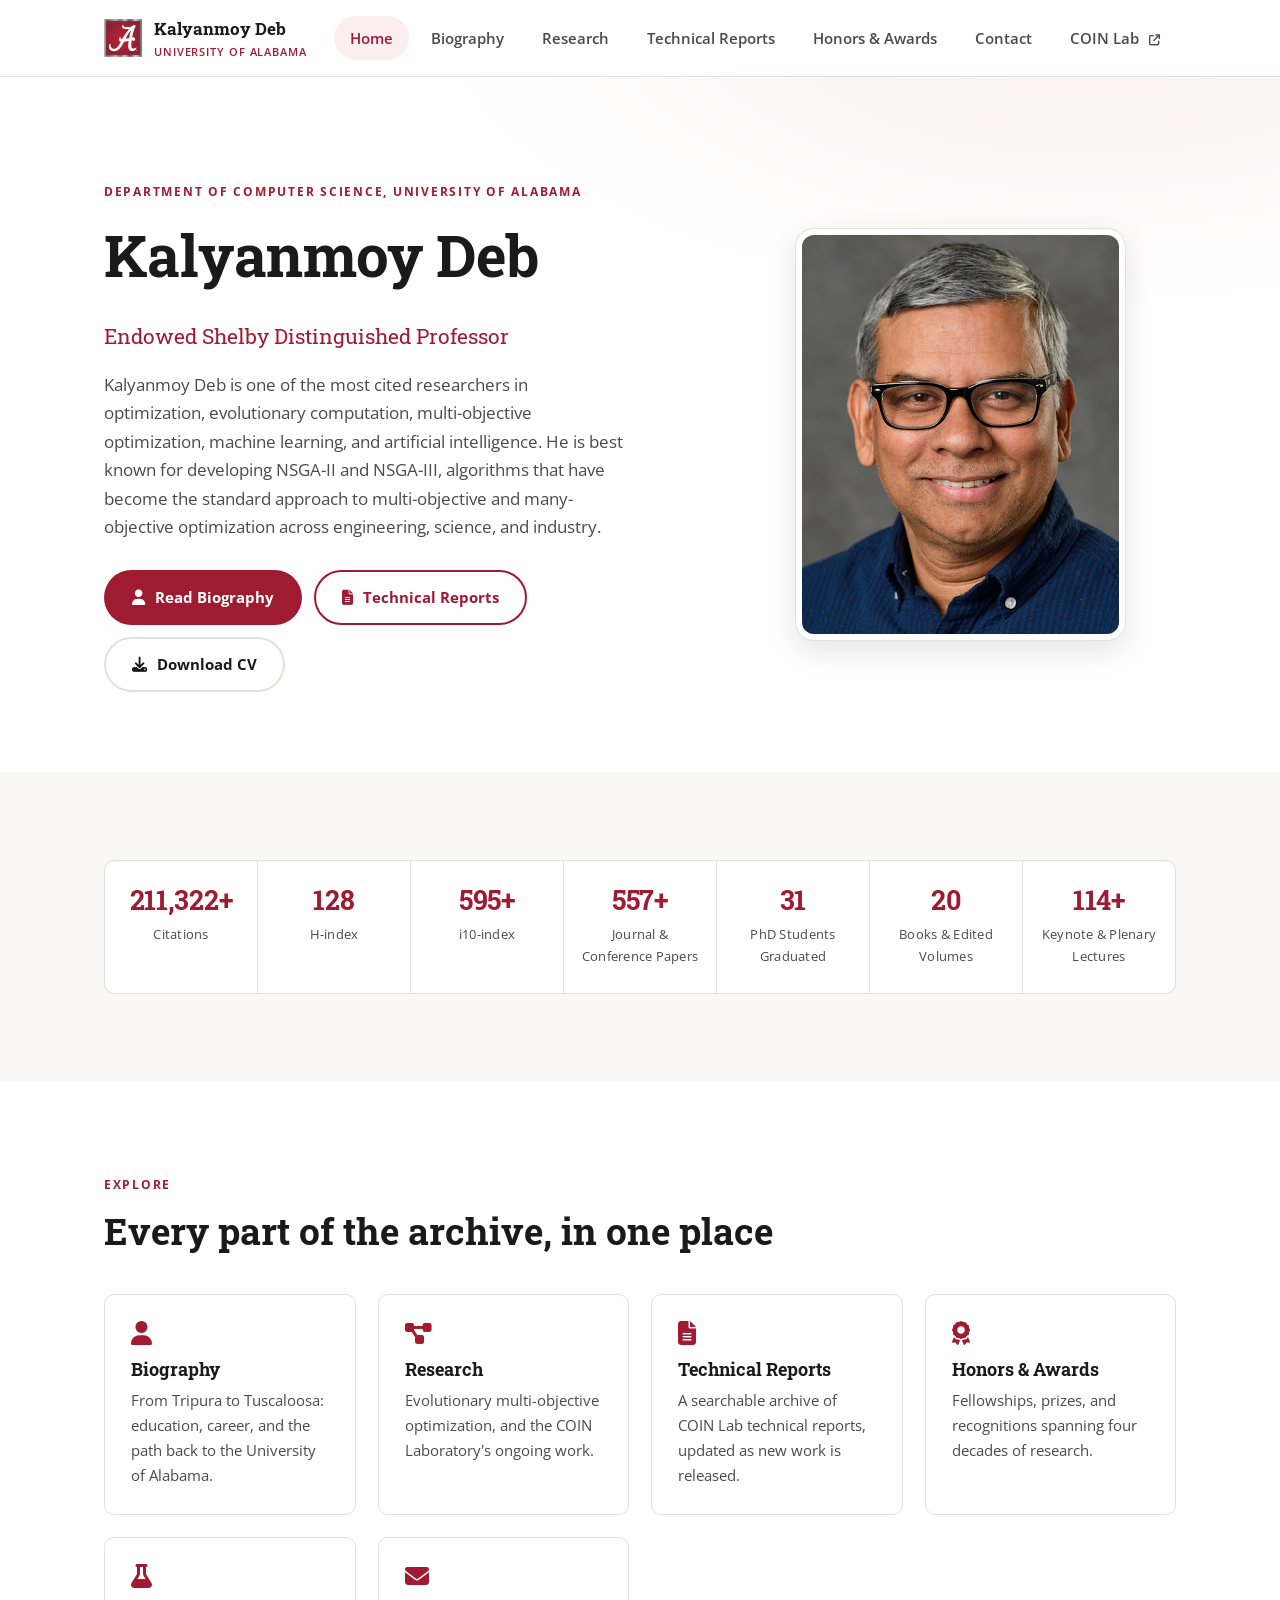
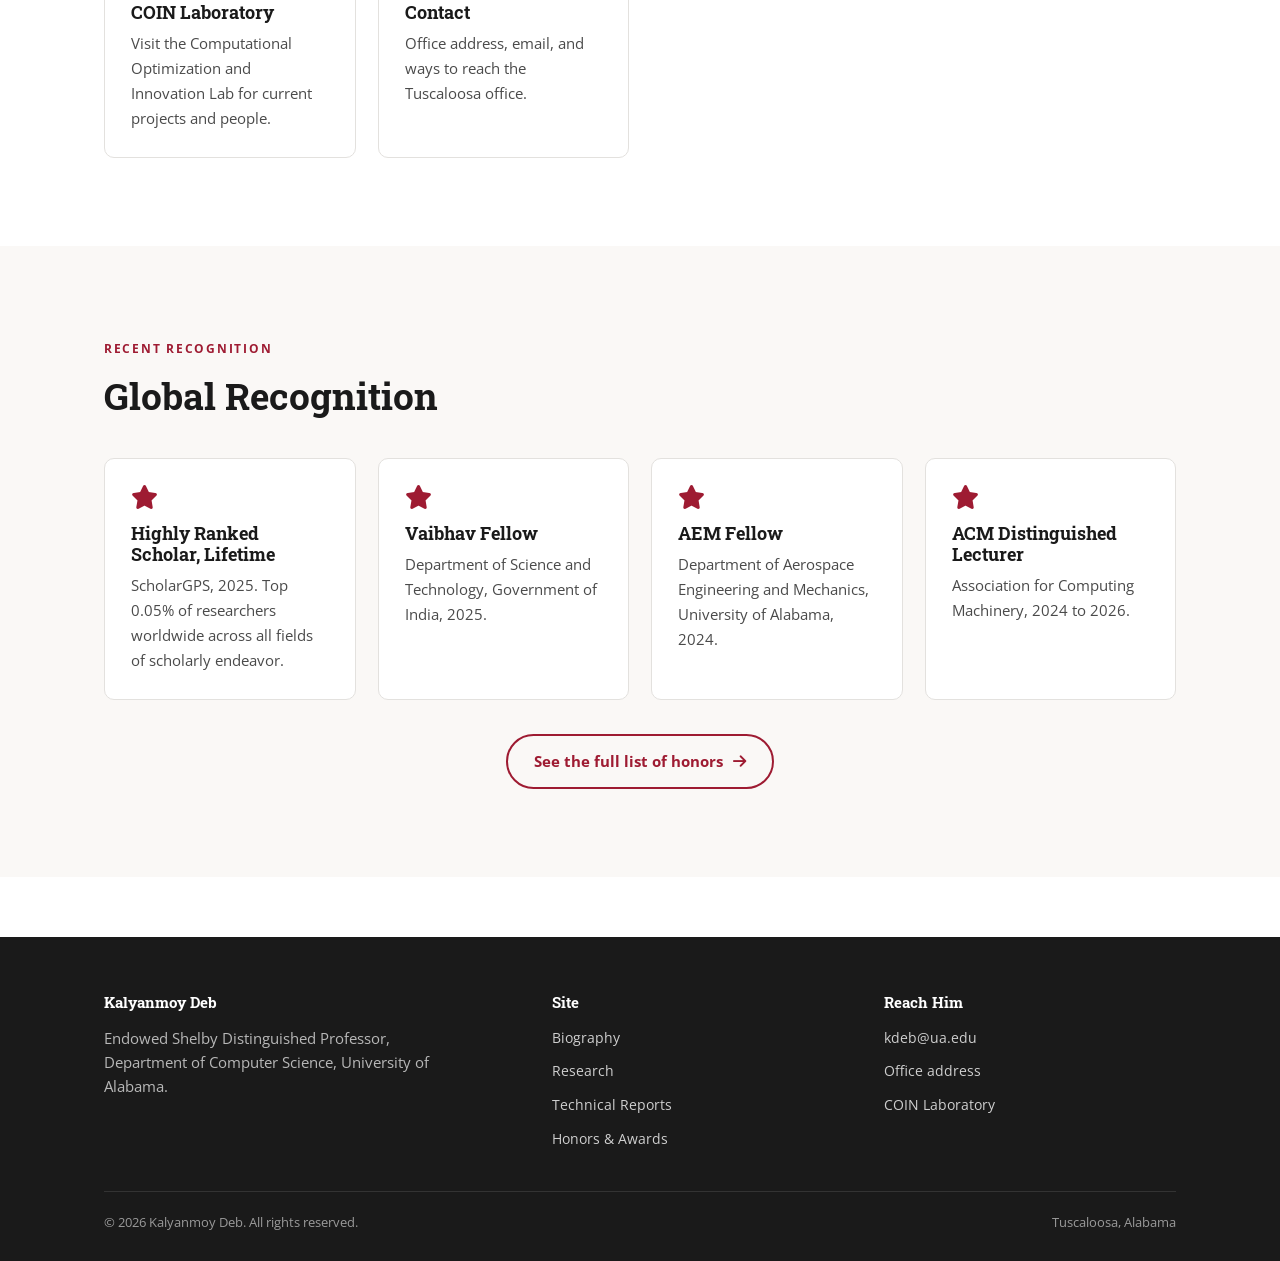
==== index.html @ 7725898a "Initial commit: Kalyanmoy Deb academic website with proprietary license" ====
<!doctype html>
<html lang="en">
<head>
<meta charset="utf-8" />
<meta name="viewport" content="width=device-width, initial-scale=1" />
<title>Kalyanmoy Deb | University of Alabama</title>
<meta name="description" content="Kalyanmoy Deb, Endowed Shelby Distinguished Professor, Department of Computer Science, University of Alabama. Pioneer of NSGA-II and NSGA-III in evolutionary multi-objective optimization." />
<link rel="preconnect" href="https://fonts.googleapis.com" />
<link rel="preconnect" href="https://fonts.gstatic.com" crossorigin />
<link href="https://fonts.googleapis.com/css2?family=Open+Sans:wght@400;600;700;800&family=Roboto+Slab:wght@400;500;700&display=swap" rel="stylesheet" />
<link rel="stylesheet" href="https://cdnjs.cloudflare.com/ajax/libs/font-awesome/6.5.2/css/all.min.css" />
<link rel="stylesheet" href="css/style.css" />
</head>
<body>

<header class="topbar">
  <div class="container">
    <a class="brand" href="index.html">
      <img src="assests/UA/A_Square_Logo_4c-1024x1024.png" alt="University of Alabama" />
      <span class="brand-text">Kalyanmoy Deb<span>University of Alabama</span></span>
    </a>
    <nav>
      <ul class="nav-links">
        <li><a href="index.html" data-page="index.html">Home</a></li>
        <li><a href="biography.html" data-page="biography.html">Biography</a></li>
        <li><a href="research.html" data-page="research.html">Research</a></li>
        <li><a href="reports.html" data-page="reports.html">Technical Reports</a></li>
        <li><a href="honors.html" data-page="honors.html">Honors &amp; Awards</a></li>
        <li><a href="contact.html" data-page="contact.html">Contact</a></li>
        <li><a class="nav-external" href="https://www.coin-lab.org" target="_blank" rel="noopener">COIN Lab <i class="fa-solid fa-arrow-up-right-from-square"></i></a></li>
      </ul>
    </nav>
    <button class="nav-toggle" aria-label="Toggle menu"><i class="fa-solid fa-bars"></i></button>
  </div>
</header>

<section class="hero">
  <div class="container">
    <div class="hero-copy">
      <div class="hero-kicker">
        <span class="kicker">Department of Computer Science, University of Alabama</span>
      </div>
      <h1>Kalyanmoy Deb</h1>
      <p class="role">Endowed Shelby Distinguished Professor</p>
      <p class="lede">
        Kalyanmoy Deb is one of the most cited researchers in optimization, evolutionary
        computation, multi-objective optimization, machine learning, and artificial
        intelligence. He is best known for developing NSGA-II and NSGA-III, algorithms that have become
        the standard approach to multi-objective and many-objective optimization across
        engineering, science, and industry.
      </p>
      <div class="hero-actions">
        <a class="btn btn-primary" href="biography.html"><i class="fa-solid fa-user"></i> Read Biography</a>
        <a class="btn btn-outline" href="reports.html"><i class="fa-solid fa-file-lines"></i> Technical Reports</a>
        <a class="btn btn-ghost" href="assests/kdeb-cv.pdf" target="_blank" rel="noopener"><i class="fa-solid fa-download"></i> Download CV</a>
      </div>
    </div>
    <div class="hero-portrait">
      <div class="frame">
        <img src="assests/portrait/portrait.png" alt="Portrait of Kalyanmoy Deb" />
      </div>
    </div>
  </div>
</section>

<section class="section section-alt">
  <div class="container reveal">
    <div class="stats-grid">
      <div class="stat">
        <div class="num" data-count-to="248391" data-suffix="+">0</div>
        <div class="label">Citations</div>
      </div>
      <div class="stat">
        <div class="num" data-count-to="151">0</div>
        <div class="label">H-index</div>
      </div>
      <div class="stat">
        <div class="num" data-count-to="700" data-suffix="+">0</div>
        <div class="label">i10-index</div>
      </div>
      <div class="stat">
        <div class="num" data-count-to="655" data-suffix="+">0</div>
        <div class="label">Journal &amp; Conference Papers</div>
      </div>
      <div class="stat">
        <div class="num" data-count-to="36">0</div>
        <div class="label">PhD Students Graduated</div>
      </div>
      <div class="stat">
        <div class="num" data-count-to="23">0</div>
        <div class="label">Books &amp; Edited Volumes</div>
      </div>
      <div class="stat">
        <div class="num" data-count-to="134" data-suffix="+">0</div>
        <div class="label">Keynote &amp; Plenary Lectures</div>
      </div>
    </div>
  </div>
</section>

<section class="section">
  <div class="container">
    <div class="section-header reveal">
      <span class="kicker">Explore</span>
      <h2>Every part of the archive, in one place</h2>
    </div>
    <div class="card-grid">
      <a class="card reveal" href="biography.html">
        <i class="fa-solid fa-user card-icon"></i>
        <h3>Biography</h3>
        <p>From Tripura to Tuscaloosa: education, career, and the path back to the University of Alabama.</p>
      </a>
      <a class="card reveal" href="research.html">
        <i class="fa-solid fa-diagram-project card-icon"></i>
        <h3>Research</h3>
        <p>Evolutionary multi-objective optimization, and the COIN Laboratory's ongoing work.</p>
      </a>
      <a class="card reveal" href="reports.html">
        <i class="fa-solid fa-file-lines card-icon"></i>
        <h3>Technical Reports</h3>
        <p>A searchable archive of COIN Lab technical reports, updated as new work is released.</p>
      </a>
      <a class="card reveal" href="honors.html">
        <i class="fa-solid fa-award card-icon"></i>
        <h3>Honors &amp; Awards</h3>
        <p>Fellowships, prizes, and recognitions spanning four decades of research.</p>
      </a>
      <a class="card reveal" href="https://www.coin-lab.org" target="_blank" rel="noopener">
        <i class="fa-solid fa-flask card-icon"></i>
        <h3>COIN Laboratory</h3>
        <p>Visit the Computational Optimization and Innovation Lab for current projects and people.</p>
      </a>
      <a class="card reveal" href="contact.html">
        <i class="fa-solid fa-envelope card-icon"></i>
        <h3>Contact</h3>
        <p>Office address, email, and ways to reach the Tuscaloosa office.</p>
      </a>
    </div>
  </div>
</section>

<section class="section section-alt">
  <div class="container">
    <div class="section-header reveal">
      <span class="kicker">Recent Recognition</span>
      <h2>Global Recognition</h2>
    </div>
    <div class="card-grid">
      <div class="card reveal">
        <i class="fa-solid fa-star card-icon"></i>
        <h3>Highly Ranked Scholar, Lifetime</h3>
        <p>ScholarGPS, 2025. Top 0.05% of researchers worldwide across all fields of scholarly endeavor.</p>
      </div>
      <div class="card reveal">
        <i class="fa-solid fa-star card-icon"></i>
        <h3>Vaibhav Fellow</h3>
        <p>Department of Science and Technology, Government of India, 2025.</p>
      </div>
      <div class="card reveal">
        <i class="fa-solid fa-star card-icon"></i>
        <h3>AEM Fellow</h3>
        <p>Department of Aerospace Engineering and Mechanics, University of Alabama, 2024.</p>
      </div>
      <div class="card reveal">
        <i class="fa-solid fa-star card-icon"></i>
        <h3>ACM Distinguished Lecturer</h3>
        <p>Association for Computing Machinery, 2024 to 2026.</p>
      </div>
    </div>
    <div class="text-center" style="margin-top:34px;">
      <a class="btn btn-outline" href="honors.html">See the full list of honors <i class="fa-solid fa-arrow-right"></i></a>
    </div>
  </div>
</section>

<footer>
  <div class="container">
    <div class="footer-grid">
      <div>
        <h4>Kalyanmoy Deb</h4>
        <p style="color:#b8b8b8; max-width:38ch; font-size:0.92rem;">
          Endowed Shelby Distinguished Professor, Department of Computer Science,
          University of Alabama.
        </p>
      </div>
      <div>
        <h4>Site</h4>
        <ul class="foot-links">
          <li><a href="biography.html">Biography</a></li>
          <li><a href="research.html">Research</a></li>
          <li><a href="reports.html">Technical Reports</a></li>
          <li><a href="honors.html">Honors &amp; Awards</a></li>
        </ul>
      </div>
      <div>
        <h4>Reach Him</h4>
        <ul class="foot-links">
          <li><a href="mailto:kdeb@ua.edu">kdeb@ua.edu</a></li>
          <li><a href="contact.html">Office address</a></li>
          <li><a href="https://www.coin-lab.org" target="_blank" rel="noopener">COIN Laboratory</a></li>
        </ul>
      </div>
    </div>
    <div class="foot-note">
      <span>&copy; <span id="footer-year">2026</span> Kalyanmoy Deb. All rights reserved.</span>
      <span>Tuscaloosa, Alabama</span>
    </div>
  </div>
</footer>

<script src="js/main.js"></script>
</body>
</html>
---- css/style.css ----
/* ==========================================================================
   Kalyanmoy Deb — University of Alabama
   Design system: Open Sans (body/UI) + Roboto Slab (headings/display)
   Theme: light, University of Alabama crimson and white
   ========================================================================== */

:root {
  --crimson: #9e1b32;
  --crimson-dark: #7a1526;
  --crimson-light: #c8324a;
  --crimson-wash: #fbeef0;
  --ink: #1a1a1a;
  --ink-soft: #4a4a4a;
  --gray-line: #e3e1de;
  --paper: #ffffff;
  --paper-soft: #faf8f6;
  --gold: #b98a2f;

  --font-body: "Open Sans", -apple-system, "Segoe UI", sans-serif;
  --font-display: "Roboto Slab", Georgia, serif;
  --font-code: "Courier New", Courier, monospace;

  --max-width: 1120px;
  --radius: 10px;
  --shadow-sm: 0 1px 3px rgba(26, 26, 26, 0.08);
  --shadow-md: 0 10px 30px rgba(26, 26, 26, 0.12);
  --transition: 220ms cubic-bezier(0.2, 0.7, 0.3, 1);
}

* {
  box-sizing: border-box;
}

html {
  scroll-behavior: smooth;
}

body {
  margin: 0;
  font-family: var(--font-body);
  color: var(--ink);
  background: var(--paper);
  line-height: 1.65;
  -webkit-font-smoothing: antialiased;
}

img {
  max-width: 100%;
  display: block;
}

a {
  color: var(--crimson);
  text-decoration: none;
}

a:hover {
  color: var(--crimson-dark);
}

h1, h2, h3, h4 {
  font-family: var(--font-display);
  font-weight: 700;
  color: var(--ink);
  line-height: 1.2;
  margin: 0 0 0.5em;
}

p {
  margin: 0 0 1em;
}

.container {
  max-width: var(--max-width);
  margin: 0 auto;
  padding: 0 24px;
}

.kicker {
  font-family: var(--font-body);
  font-weight: 700;
  font-size: 0.78rem;
  letter-spacing: 0.14em;
  text-transform: uppercase;
  color: var(--crimson);
}

.section {
  padding: 88px 0;
}

.section-tight {
  padding: 56px 0;
}

.section-alt {
  background: var(--paper-soft);
}

.section-header {
  max-width: 720px;
  margin: 0 0 40px;
}

.section-header h2 {
  font-size: clamp(1.7rem, 3vw, 2.3rem);
  margin-top: 0.35em;
}

/* ---------- Buttons ---------- */

.btn {
  display: inline-flex;
  align-items: center;
  gap: 10px;
  padding: 13px 26px;
  border-radius: 999px;
  font-weight: 700;
  font-size: 0.95rem;
  border: 2px solid transparent;
  cursor: pointer;
  transition: transform var(--transition), box-shadow var(--transition), background var(--transition), color var(--transition);
}

.btn-primary {
  background: var(--crimson);
  color: #fff;
}

.btn-primary:hover {
  background: var(--crimson-dark);
  color: #fff;
  transform: translateY(-2px);
  box-shadow: var(--shadow-md);
}

.btn-outline {
  background: transparent;
  border-color: var(--crimson);
  color: var(--crimson);
}

.btn-outline:hover {
  background: var(--crimson);
  color: #fff;
  transform: translateY(-2px);
}

.btn-ghost {
  background: transparent;
  color: var(--ink);
  border-color: var(--gray-line);
}

.btn-ghost:hover {
  border-color: var(--crimson);
  color: var(--crimson);
}

/* ---------- Top bar / nav ---------- */

.topbar {
  position: sticky;
  top: 0;
  z-index: 100;
  background: rgba(255, 255, 255, 0.92);
  backdrop-filter: blur(10px);
  border-bottom: 1px solid var(--gray-line);
}

.topbar .container {
  display: flex;
  align-items: center;
  justify-content: space-between;
  height: 76px;
}

.brand {
  display: flex;
  align-items: center;
  gap: 12px;
}

.brand img {
  height: 38px;
  width: auto;
}

.brand-text {
  font-family: var(--font-display);
  font-weight: 700;
  font-size: 1.05rem;
  color: var(--ink);
}

.brand-text span {
  display: block;
  font-family: var(--font-body);
  font-weight: 600;
  font-size: 0.7rem;
  letter-spacing: 0.08em;
  text-transform: uppercase;
  color: var(--crimson);
}

.nav-links {
  display: flex;
  align-items: center;
  gap: 6px;
  list-style: none;
  margin: 0;
  padding: 0;
}

.nav-links a {
  display: inline-block;
  padding: 10px 16px;
  border-radius: 999px;
  font-weight: 600;
  font-size: 0.92rem;
  color: var(--ink-soft);
  transition: background var(--transition), color var(--transition);
}

.nav-links a:hover,
.nav-links a.active {
  background: var(--crimson-wash);
  color: var(--crimson);
}

.nav-links a.nav-external i {
  margin-left: 6px;
  font-size: 0.75em;
}

.nav-toggle {
  display: none;
  background: none;
  border: none;
  font-size: 1.4rem;
  color: var(--ink);
  cursor: pointer;
}

@media (max-width: 900px) {
  .nav-toggle {
    display: block;
  }

  .nav-links {
    position: absolute;
    top: 76px;
    left: 0;
    right: 0;
    background: var(--paper);
    border-bottom: 1px solid var(--gray-line);
    flex-direction: column;
    align-items: stretch;
    padding: 10px 24px 20px;
    gap: 2px;
    display: none;
    box-shadow: var(--shadow-md);
  }

  .nav-links.open {
    display: flex;
  }

  .nav-links a {
    padding: 12px 14px;
  }
}

/* ---------- Hero ---------- */

.hero {
  position: relative;
  overflow: hidden;
  padding: 100px 0 80px;
  background:
    radial-gradient(1100px 500px at 85% -10%, var(--crimson-wash) 0%, rgba(251, 238, 240, 0) 60%),
    var(--paper);
}

.hero .container {
  display: grid;
  grid-template-columns: 1.15fr 0.85fr;
  gap: 56px;
  align-items: center;
}

.hero-kicker {
  display: inline-flex;
  align-items: center;
  gap: 8px;
  margin-bottom: 18px;
}

.hero h1 {
  font-size: clamp(2.4rem, 5vw, 3.6rem);
  letter-spacing: -0.01em;
}

.hero .role {
  font-family: var(--font-display);
  font-size: clamp(1.05rem, 2vw, 1.3rem);
  color: var(--crimson);
  margin-bottom: 18px;
}

.hero .lede {
  font-size: 1.08rem;
  color: var(--ink-soft);
  max-width: 52ch;
}

.hero-actions {
  display: flex;
  flex-wrap: wrap;
  gap: 12px;
  margin-top: 28px;
}

.hero-portrait {
  position: relative;
  justify-self: center;
}

.hero-portrait .frame {
  width: min(360px, 100%);
  aspect-ratio: 4 / 5;
  border-radius: 18px;
  overflow: hidden;
  box-shadow: var(--shadow-md);
  border: 6px solid #fff;
  outline: 1px solid var(--gray-line);
}

.hero-portrait .frame img {
  width: 100%;
  height: 100%;
  object-fit: cover;
}

@media (max-width: 860px) {
  .hero .container {
    grid-template-columns: 1fr;
  }

  .hero-portrait {
    order: -1;
  }
}

/* ---------- Stats ---------- */

.stats-grid {
  display: grid;
  grid-template-columns: repeat(auto-fit, minmax(140px, 1fr));
  gap: 1px;
  background: var(--gray-line);
  border: 1px solid var(--gray-line);
  border-radius: var(--radius);
  overflow: hidden;
}

.stat {
  background: var(--paper);
  padding: 26px 12px;
  text-align: center;
  min-width: 0;
}

.stat .num {
  font-family: var(--font-display);
  font-weight: 700;
  font-size: clamp(1.3rem, 2.1vw, 2rem);
  color: var(--crimson);
  line-height: 1;
  white-space: nowrap;
  letter-spacing: -0.01em;
  font-variant-numeric: tabular-nums;
}

.stat .label {
  margin-top: 10px;
  font-size: 0.82rem;
  color: var(--ink-soft);
  letter-spacing: 0.02em;
}

/* ---------- Cards ---------- */

.card-grid {
  display: grid;
  grid-template-columns: repeat(auto-fit, minmax(240px, 1fr));
  gap: 22px;
}

.card {
  background: var(--paper);
  border: 1px solid var(--gray-line);
  border-radius: var(--radius);
  padding: 26px;
  transition: transform var(--transition), box-shadow var(--transition), border-color var(--transition);
}

.card:hover {
  transform: translateY(-4px);
  box-shadow: var(--shadow-md);
  border-color: transparent;
}

.card i.card-icon {
  color: var(--crimson);
  font-size: 1.5rem;
  margin-bottom: 14px;
}

.card h3 {
  font-size: 1.1rem;
  margin-bottom: 8px;
}

.card p {
  color: var(--ink-soft);
  font-size: 0.95rem;
  margin-bottom: 0;
}

/* ---------- Timeline ---------- */

.timeline {
  position: relative;
  border-left: 2px solid var(--gray-line);
  margin-left: 8px;
  padding-left: 32px;
}

.timeline-item {
  position: relative;
  padding-bottom: 34px;
}

.timeline-item:last-child {
  padding-bottom: 0;
}

.timeline-item::before {
  content: "";
  position: absolute;
  left: -38px;
  top: 4px;
  width: 12px;
  height: 12px;
  border-radius: 50%;
  background: var(--crimson);
  border: 3px solid var(--crimson-wash);
}

.timeline-item .when {
  font-family: var(--font-code);
  font-size: 0.82rem;
  color: var(--crimson);
  font-weight: 700;
  letter-spacing: 0.02em;
}

.timeline-item h4 {
  margin: 4px 0 4px;
  font-size: 1.08rem;
}

.timeline-item p {
  color: var(--ink-soft);
  margin-bottom: 0;
  font-size: 0.96rem;
}

/* ---------- Honors list ---------- */

.honors-list {
  display: flex;
  flex-direction: column;
  border-top: 1px solid var(--gray-line);
}

.honor-row {
  display: grid;
  grid-template-columns: 92px 1fr;
  gap: 20px;
  padding: 20px 0;
  border-bottom: 1px solid var(--gray-line);
}

.honor-row .year {
  font-family: var(--font-display);
  font-weight: 700;
  color: var(--crimson);
  font-size: 1.15rem;
}

.honor-row .desc strong {
  display: block;
  font-size: 1rem;
  margin-bottom: 2px;
}

.honor-row .desc span {
  color: var(--ink-soft);
  font-size: 0.92rem;
}

/* ---------- Reports page ---------- */

.reports-toolbar {
  display: flex;
  flex-wrap: wrap;
  gap: 14px;
  align-items: center;
  justify-content: space-between;
  background: var(--paper-soft);
  border: 1px solid var(--gray-line);
  border-radius: var(--radius);
  padding: 18px 22px;
  margin-bottom: 36px;
  position: sticky;
  top: 92px;
  z-index: 10;
}

.search-box {
  position: relative;
  flex: 1 1 280px;
}

.search-box i {
  position: absolute;
  left: 16px;
  top: 50%;
  transform: translateY(-50%);
  color: var(--ink-soft);
}

.search-box input {
  width: 100%;
  padding: 12px 16px 12px 42px;
  border: 1px solid var(--gray-line);
  border-radius: 999px;
  font-family: var(--font-body);
  font-size: 0.95rem;
  background: #fff;
}

.search-box input:focus {
  outline: 2px solid var(--crimson);
  outline-offset: 1px;
}

.year-jump {
  display: flex;
  flex-wrap: wrap;
  gap: 6px;
}

.year-jump select {
  padding: 11px 16px;
  border-radius: 999px;
  border: 1px solid var(--gray-line);
  background: #fff;
  font-family: var(--font-body);
  font-size: 0.9rem;
}

.reports-count {
  font-size: 0.86rem;
  color: var(--ink-soft);
}

.report-year-group {
  margin-bottom: 44px;
}

.report-year-heading {
  display: flex;
  align-items: baseline;
  gap: 12px;
  font-family: var(--font-display);
  font-size: 1.6rem;
  color: var(--ink);
  border-bottom: 3px solid var(--crimson);
  padding-bottom: 10px;
  margin-bottom: 18px;
}

.report-year-heading .count {
  font-family: var(--font-body);
  font-size: 0.82rem;
  font-weight: 700;
  color: var(--ink-soft);
}

.report-card {
  display: grid;
  grid-template-columns: 1fr auto;
  gap: 16px;
  align-items: start;
  padding: 18px 0;
  border-bottom: 1px solid var(--gray-line);
}

.report-card .title {
  font-weight: 700;
  font-size: 1rem;
  margin: 0 0 4px;
}

.report-card .authors {
  font-size: 0.92rem;
  color: var(--ink-soft);
  margin: 0 0 6px;
}

.report-card .authors strong {
  color: var(--ink);
}

.report-card .meta {
  display: flex;
  flex-wrap: wrap;
  gap: 10px;
  align-items: center;
}

.report-id {
  font-family: var(--font-code);
  font-size: 0.78rem;
  background: var(--paper-soft);
  border: 1px solid var(--gray-line);
  border-radius: 6px;
  padding: 3px 8px;
  color: var(--ink-soft);
}

.badge-new {
  background: var(--crimson);
  color: #fff;
  font-size: 0.7rem;
  font-weight: 700;
  letter-spacing: 0.05em;
  text-transform: uppercase;
  border-radius: 999px;
  padding: 3px 10px;
}

.report-card .pdf-link {
  align-self: center;
  white-space: nowrap;
  font-weight: 700;
  font-size: 0.9rem;
  display: inline-flex;
  align-items: center;
  gap: 8px;
  padding: 9px 16px;
  border: 2px solid var(--crimson);
  border-radius: 999px;
}

.report-card .pdf-link:hover {
  background: var(--crimson);
  color: #fff;
}

.report-card .no-pdf {
  font-size: 0.8rem;
  color: var(--ink-soft);
  font-style: italic;
}

.empty-state {
  text-align: center;
  padding: 60px 20px;
  color: var(--ink-soft);
}

/* ---------- Footer ---------- */

footer {
  background: var(--ink);
  color: #cfcfcf;
  padding: 56px 0 28px;
  margin-top: 60px;
}

footer .footer-grid {
  display: grid;
  grid-template-columns: 1.4fr 1fr 1fr;
  gap: 40px;
}

footer h4 {
  color: #fff;
  font-size: 0.95rem;
  margin-bottom: 14px;
}

footer a {
  color: #cfcfcf;
}

footer a:hover {
  color: #fff;
}

footer .foot-links {
  list-style: none;
  margin: 0;
  padding: 0;
  display: flex;
  flex-direction: column;
  gap: 10px;
  font-size: 0.9rem;
}

footer .foot-note {
  border-top: 1px solid #333;
  margin-top: 40px;
  padding-top: 20px;
  font-size: 0.82rem;
  color: #9a9a9a;
  display: flex;
  justify-content: space-between;
  flex-wrap: wrap;
  gap: 10px;
}

@media (max-width: 720px) {
  footer .footer-grid {
    grid-template-columns: 1fr;
  }
}

/* ---------- Reveal-on-scroll ---------- */

.reveal {
  opacity: 0;
  transform: translateY(18px);
  transition: opacity 700ms ease, transform 700ms ease;
}

.reveal.in-view {
  opacity: 1;
  transform: translateY(0);
}

/* ---------- Page hero (interior pages) ---------- */

.page-hero {
  padding: 64px 0 48px;
  background: linear-gradient(180deg, var(--crimson-wash) 0%, rgba(251, 238, 240, 0) 100%);
  border-bottom: 1px solid var(--gray-line);
}

.page-hero h1 {
  font-size: clamp(2rem, 4vw, 2.7rem);
}

.page-hero .lede {
  color: var(--ink-soft);
  max-width: 62ch;
  font-size: 1.05rem;
}

.breadcrumb {
  font-size: 0.82rem;
  color: var(--ink-soft);
  margin-bottom: 14px;
}

.breadcrumb a {
  color: var(--ink-soft);
}

.breadcrumb a:hover {
  color: var(--crimson);
}

/* ---------- Contact page ---------- */

.contact-grid {
  display: grid;
  grid-template-columns: 1fr 1fr;
  gap: 40px;
}

.contact-card {
  background: var(--paper-soft);
  border: 1px solid var(--gray-line);
  border-radius: var(--radius);
  padding: 34px;
}

.contact-line {
  display: flex;
  gap: 16px;
  padding: 14px 0;
  border-bottom: 1px solid var(--gray-line);
}

.contact-line:last-child {
  border-bottom: none;
}

.contact-line i {
  color: var(--crimson);
  font-size: 1.2rem;
  width: 24px;
  padding-top: 2px;
}

.contact-line strong {
  display: block;
  font-size: 0.78rem;
  text-transform: uppercase;
  letter-spacing: 0.06em;
  color: var(--ink-soft);
  margin-bottom: 3px;
}

@media (max-width: 800px) {
  .contact-grid {
    grid-template-columns: 1fr;
  }
}

/* ---------- Utility ---------- */

.text-center {
  text-align: center;
}

.mt-0 { margin-top: 0; }
.mb-0 { margin-bottom: 0; }
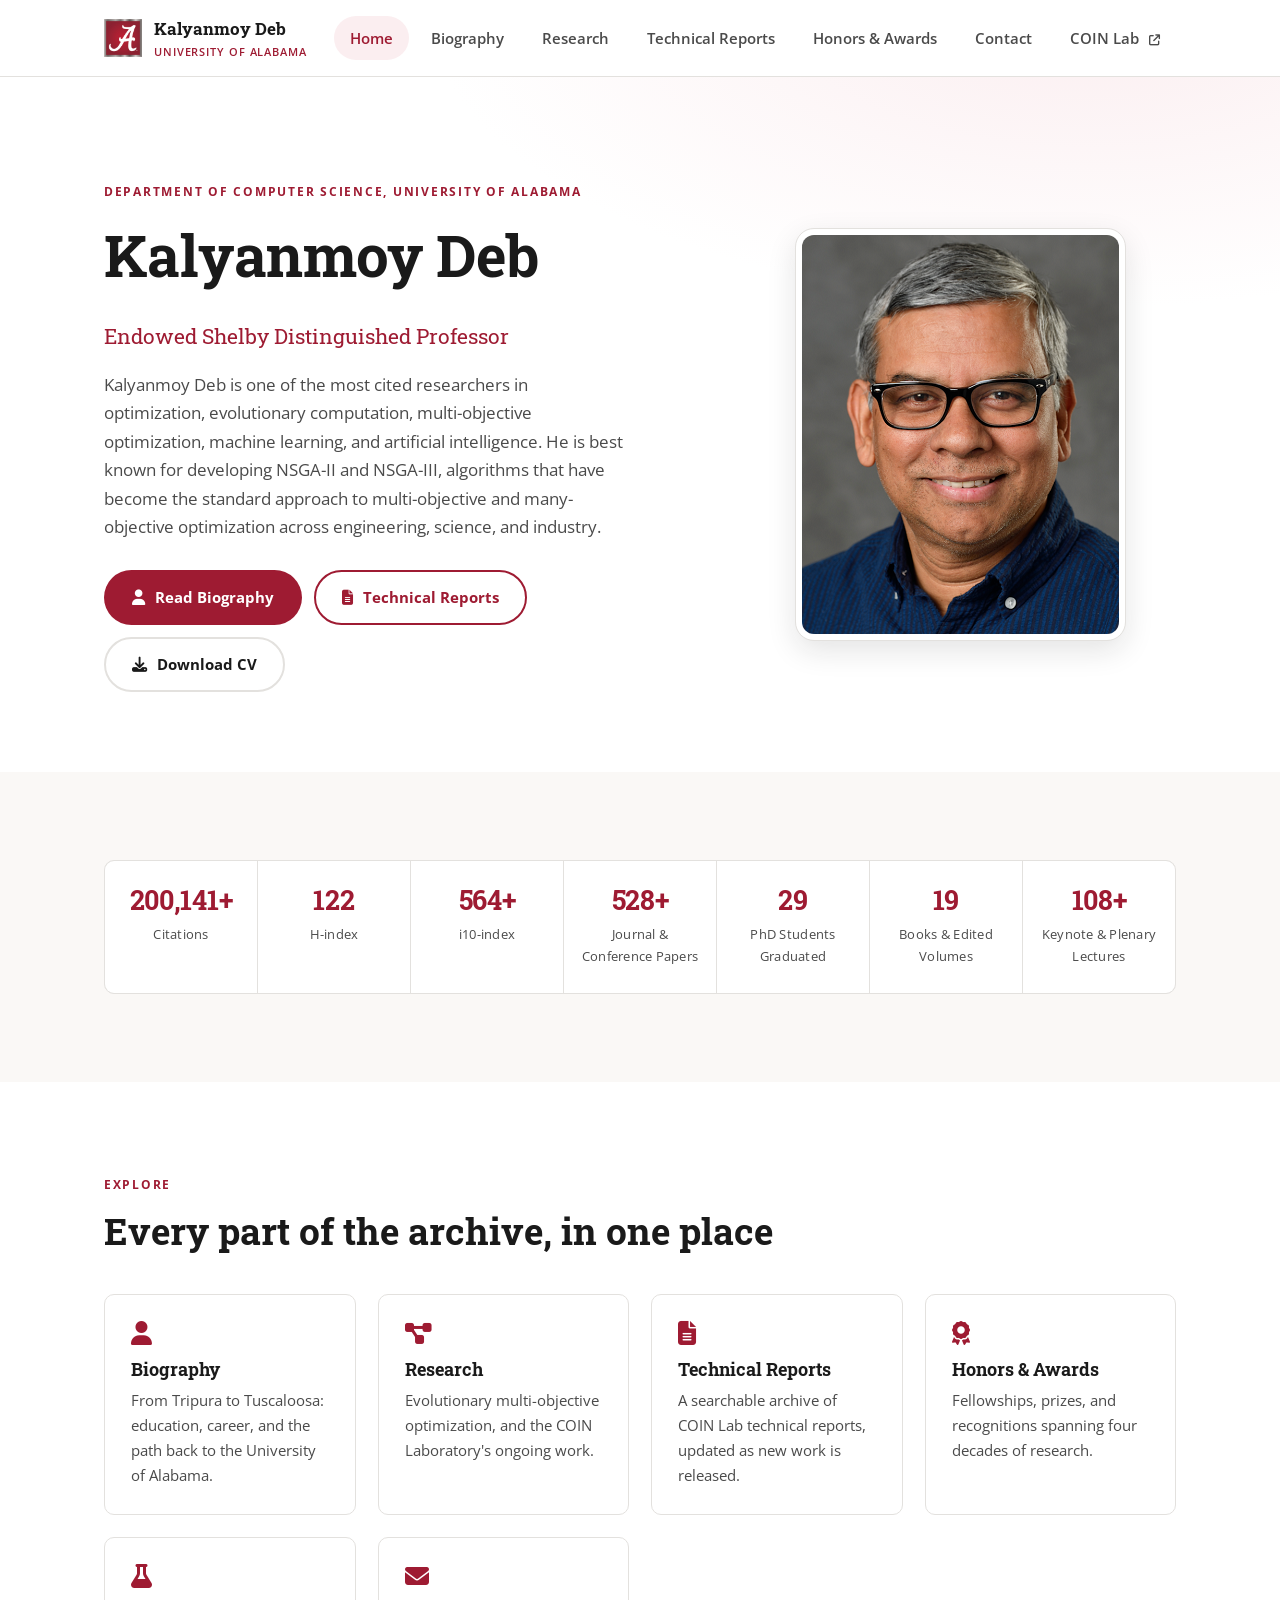
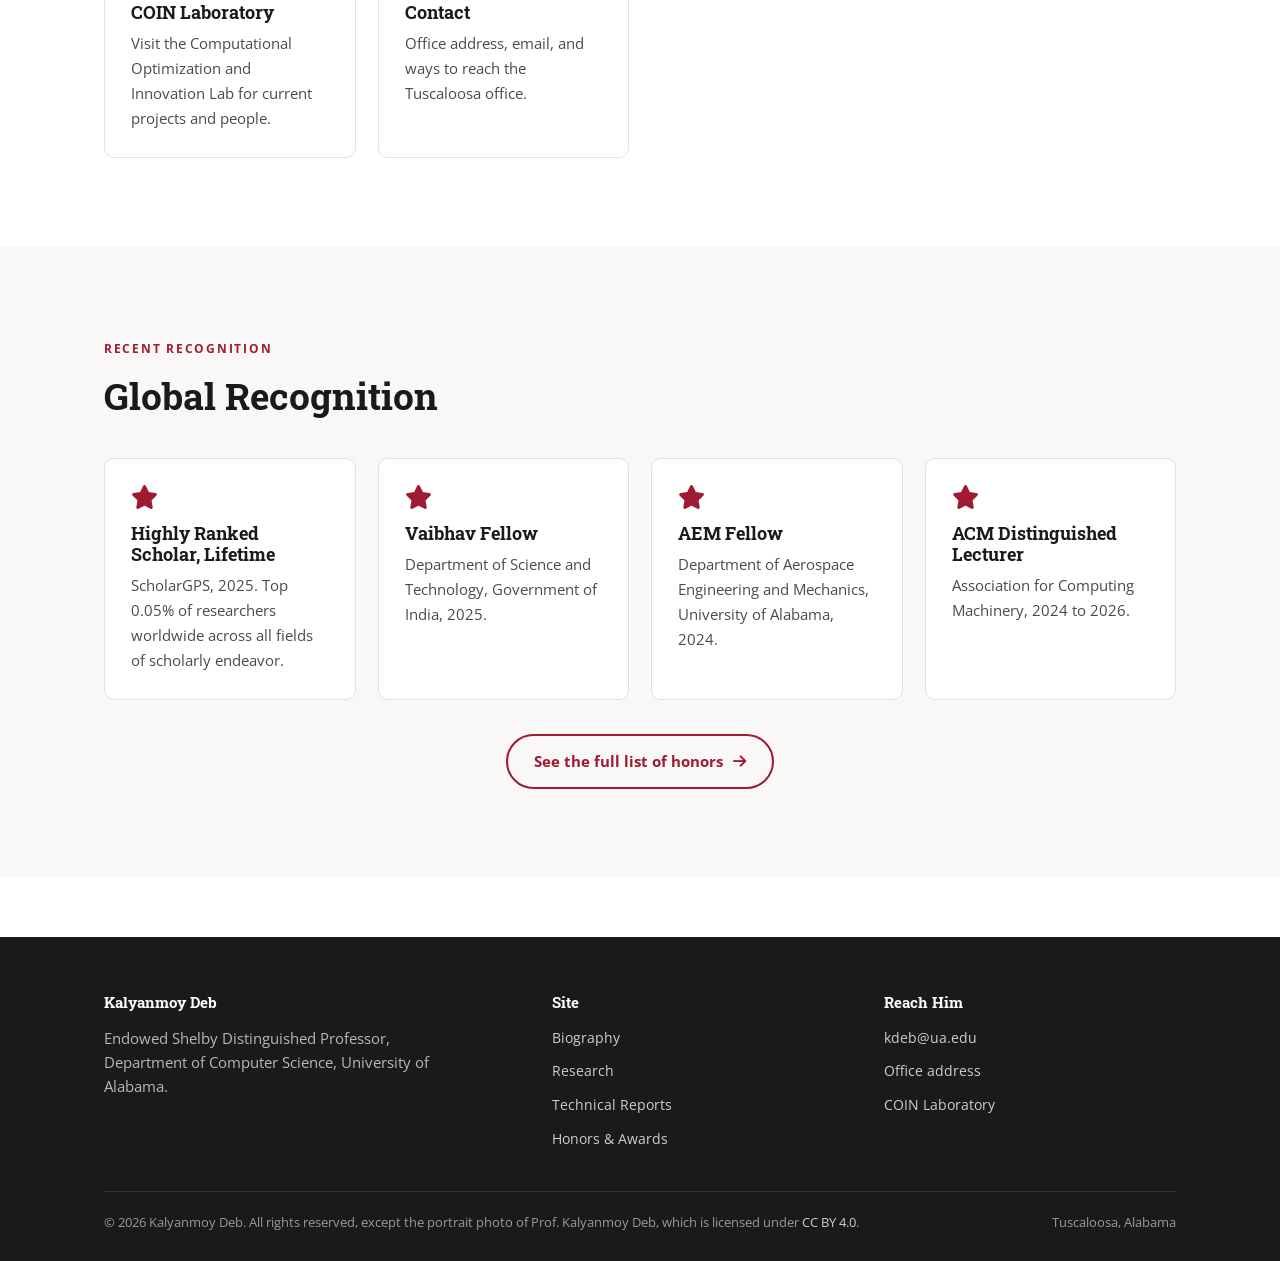
==== commit 50781fd7: "Add licensing details to footer section Updated footer to include licensing information for the port" ====
--- a/index.html
+++ b/index.html
@@ -202,7 +202,11 @@
       </div>
     </div>
     <div class="foot-note">
-      <span>&copy; <span id="footer-year">2026</span> Kalyanmoy Deb. All rights reserved.</span>
+    <span>
+      &copy; <span id="footer-year">2026</span> Kalyanmoy Deb. All rights reserved, 
+      except the portrait photo of Prof. Kalyanmoy Deb, which is licensed under 
+      <a href="https://creativecommons.org/licenses/by/4.0/" target="_blank" rel="license noopener noreferrer">CC BY 4.0</a>.
+    </span>
       <span>Tuscaloosa, Alabama</span>
     </div>
   </div>
